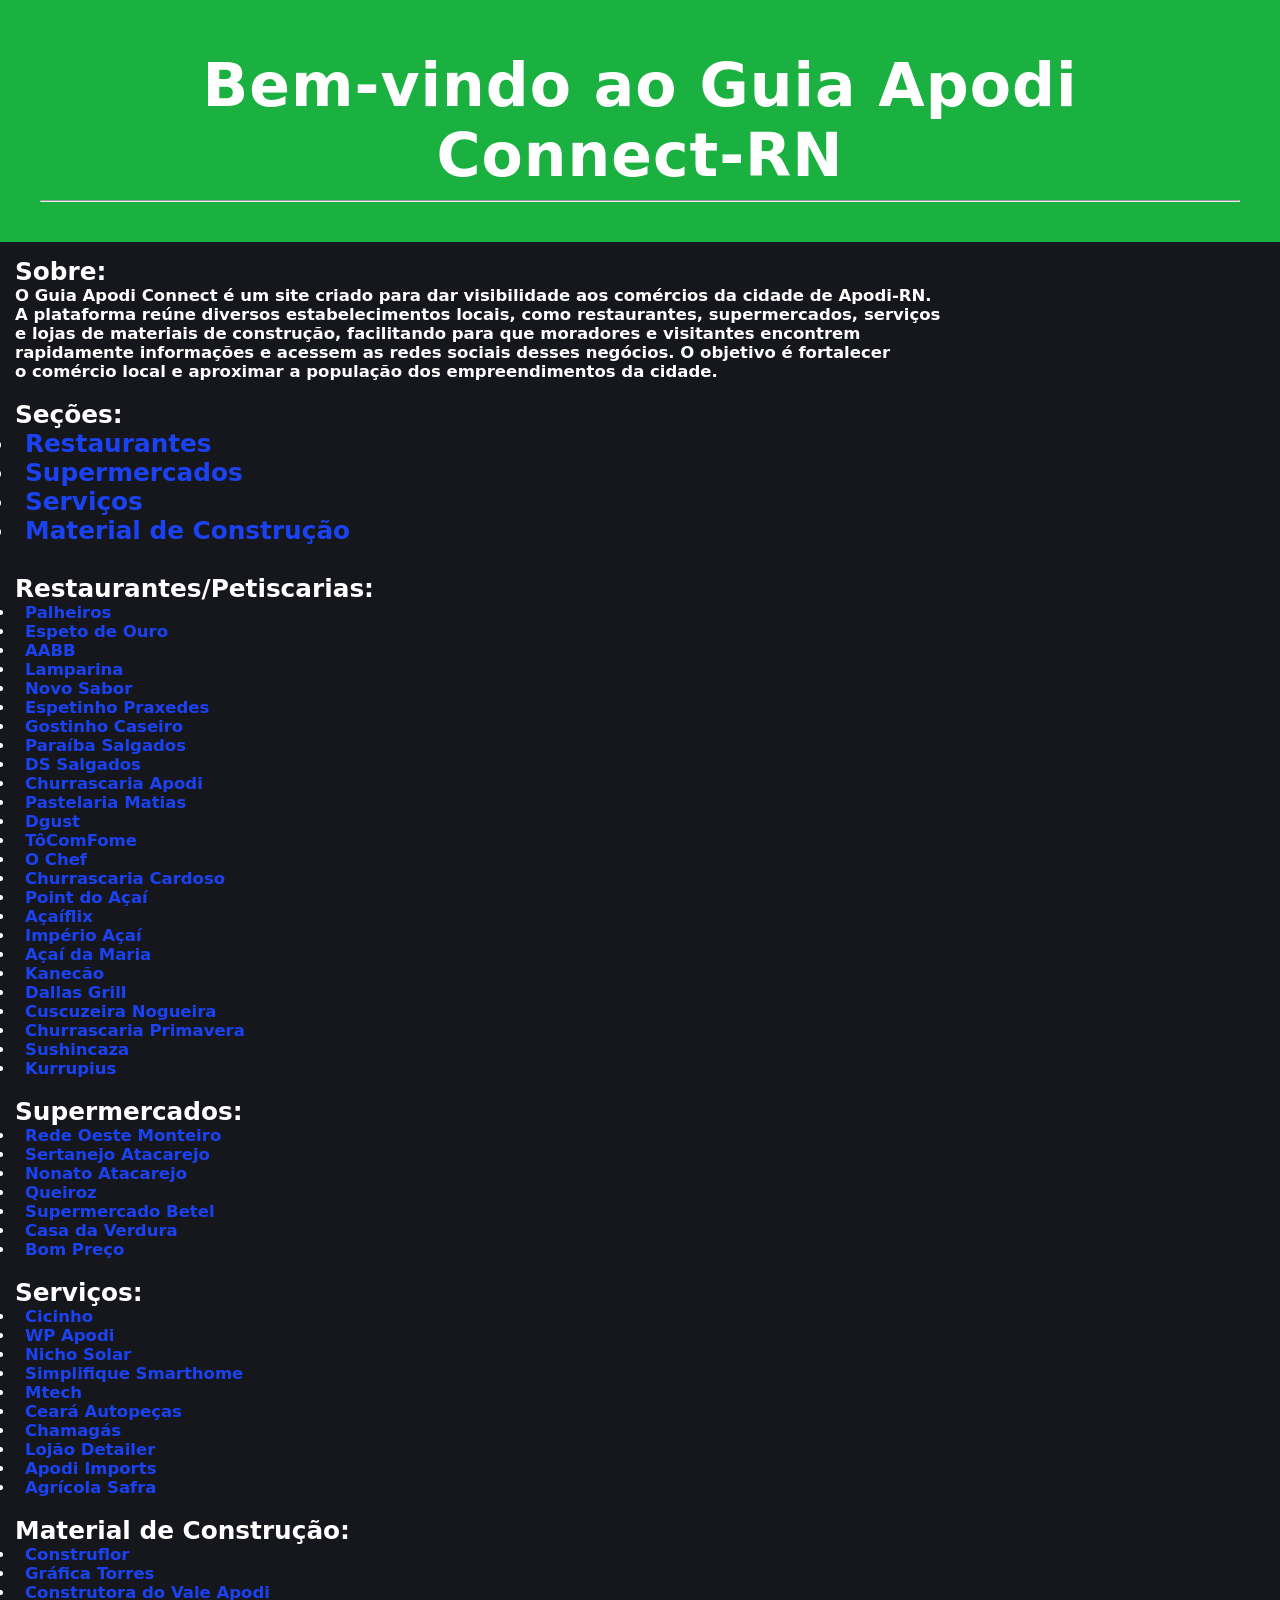
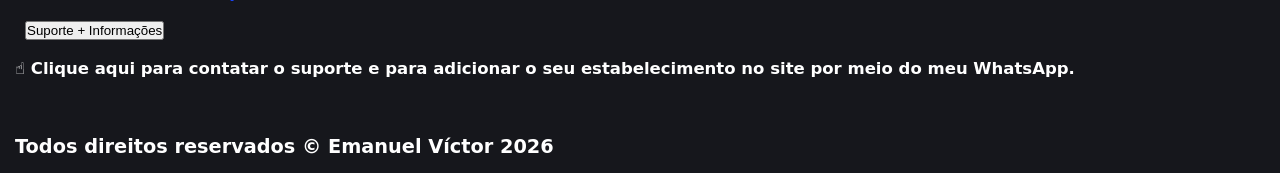
==== VSCODE 2/02.html @ 72e2c365 "Add files via upload" ====
<html lang="pt-BR">
<head>
    <link rel="icon" type="jpg" href="02.ico">
    <meta charset="UTF-8">
    <title>Guia Apodi Connect</title>
    <link rel="stylesheet" href="style.css">
    </head>
<body>
    <style>
        
body {
    background-color: rgb(19, 17, 17);
    color: white;
}
a{
    font-family: system-ui, -apple-system, BlinkMacSystemFont, 'Segoe UI', Roboto, Oxygen, Ubuntu, Cantarell, 'Open Sans', 'Helvetica Neue', sans-serif, sans-serif;
    color: rgb(26, 66, 243);
    text-decoration: none;
}
a:hover{
    color: rgb(51,102,204);
    text-decoration: underline;
}
header {
    background-color: rgb(27, 177, 64);
    color: white;
}
header h1{
font-size: 60px;
text-align: center;
letter-spacing: 1px;
padding: 10px;
}
header {
  animation: aparecer 3s ease-in-out;
}
</style>
    <header>
        <h1>Bem-vindo ao Guia Apodi Connect-RN</h1>
        <hr>
    </header>
    <section>
        <h1>Sobre:</h1>
         <div class="conteudo"></div>   <p>
     O Guia Apodi Connect é um site criado para dar visibilidade aos comércios da cidade de Apodi-RN.<br>
    A plataforma reúne diversos estabelecimentos locais, como restaurantes, supermercados, serviços<br>
    e lojas de materiais de construção, facilitando para que moradores e visitantes encontrem<br>
    rapidamente informações e acessem as redes sociais desses negócios. O objetivo é fortalecer<br>
     o comércio local e aproximar a população dos empreendimentos da cidade.
  </p>
</div>
  </div>
  <div class="box">
<p>.</p>
</div>
    <h2>Seções:<h2>
  <nav>
    <ul>
<li><a href="#restaurantes">Restaurantes</a></li>
<li><a href="#supermercados">Supermercados</a></li>
<li><a href="#servicos">Serviços</a></li>
<li><a href="#construcao">Material de Construção</a></li>
</ul>
<div class="box">
<p>.</p>
</div>
</nav>

<h2 id="restaurantes">Restaurantes/Petiscarias:</h2>
<ul>
<li><a href="https://www.instagram.com/palheirosrestaurante?igsh=ODV2bmViZDRiNDNq" target="_blank">Palheiros</a></li>

<li><a href="https://www.instagram.com/espetodeouro_" target="_blank">Espeto de Ouro</a></li>

<li><a href="https://www.instagram.com/aabbapodi" target="_blank">AABB</a></li>

<li><a href="https://www.instagram.com/pizzaria_lamparina" target="_blank">Lamparina</a></li>

<li><a href="https://www.instagram.com/petiscaria_novo_sabor_" target="_blank">Novo Sabor</a></li>

<li><a href="https://www.instagram.com/espetinhopraxedes" target="_blank">Espetinho Praxedes</a></li>

<li><a href="https://www.instagram.com/gostinho_caseiroo" target="_blank">Gostinho Caseiro</a></li>

<li><a href="https://www.instagram.com/paraiba_salgados_apodi" target="_blank">Paraíba Salgados</a></li>

<li><a href="https://www.instagram.com/delivery_salgadosebolos" target="_blank">DS Salgados</a></li>

<li><a href="https://www.instagram.com/churrascariaapodi" target="_blank">Churrascaria Apodi</a></li>

<li><a href="https://www.instagram.com/pastelaria_matias" target="_blank">Pastelaria Matias</a></li>

<li><a href="https://www.instagram.com/dgustapodi" target="_blank">Dgust</a></li>

<li><a href="https://www.instagram.com/tocomfomeapodi" target="_blank">TôComFome</a></li>

<li><a href="https://www.instagram.com/ochefmarmitaria_" target="_blank">O Chef</a></li>

<li><a href="https://www.instagram.com/churrascariacardoso" target="_blank">Churrascaria Cardoso</a></li>

<li><a href="https://www.instagram.com/pointdoacaiapodi" target="_blank">Point do Açaí</a></li>

<li><a href="https://www.instagram.com/acaiflix_burguer" target="_blank">Açaíflix</a></li>

<li><a href="https://www.instagram.com/imperio__acai" target="_blank">Império Açaí</a></li>

<li><a href="https://www.instagram.com/acaidamariaa_" target="_blank">Açaí da Maria</a></li>

<li><a href="https://www.instagram.com/kanecaoapodi" target="_blank">Kanecão</a></li>

<li><a href="https://www.instagram.com/dallasgrillapodi" target="_blank">Dallas Grill</a></li>

<li><a href="https://www.instagram.com/cuscuzerianogueira" target="_blank">Cuscuzeira Nogueira</a></li>

<li><a href="https://www.instagram.com/churrascaria_primavera" target="_blank">Churrascaria Primavera</a></li>

<li><a href="https://www.instagram.com/sushincaza" target="_blank">Sushincaza</a></li>

<li><a href="https://www.instagram.com/buteco_kurrupius" target="_blank">Kurrupius</a></li>

</ul>
<div class="box">
<p>.</p>
</div>
<h2 id="supermercados">Supermercados:</h2>
<ul>
<li><a href="https://www.instagram.com/redeoestemonteiro" target="_blank">Rede Oeste Monteiro</a></li>

<li><a href="https://www.instagram.com/sertanejoatacarejo" target="_blank">Sertanejo Atacarejo</a></li>

<li><a href="https://www.instagram.com/nonatoatacarejo" target="_blank">Nonato Atacarejo</a></li>

<li><a href="https://www.instagram.com/queirozdeapodi" target="_blank">Queiroz</a></li>

<li><a href="https://www.instagram.com/betelsupermercadoapodi" target="_blank">Supermercado Betel</a></li>

<li><a href="https://www.instagram.com/casadaverdura.apodi" target="_blank">Casa da Verdura</a></li>

<li><a href="https://www.instagram.com/bom_preco_apodi" target="_blank">Bom Preço</a></li>

</ul>
<div class="box">
<p>.</p>
</div>
<h2 id="servicos">Serviços:</h2>
<ul>
<li><a href="https://www.instagram.com/cicinho_consertosepecas" target="_blank">Cicinho</a></li>

<li><a href="https://www.instagram.com/wp.apodi" target="_blank">WP Apodi</a></li>

<li><a href="https://www.instagram.com/nicho_solar" target="_blank">Nicho Solar</a></li>

<li><a href="https://www.instagram.com/simplifique_smarthome" target="_blank">Simplifique Smarthome</a></li>

<li><a href="https://www.instagram.com/mtech_energiasolar" target="_blank">Mtech</a></li>

<li><a href="https://www.instagram.com/cearaautopecas1" target="_blank">Ceará Autopeças</a></li>

<li><a href="https://www.instagram.com/chamagaspoty" target="_blank">Chamagás</a></li>

<li><a href="https://www.instagram.com/lojaodetailer" target="_blank">Lojão Detailer</a></li>

<li><a href="https://www.instagram.com/apodiimports" target="_blank">Apodi Imports</a></li>

<li><a href="https://www.instagram.com/agricola_safra" target="_blank">Agrícola Safra</a></li>

</ul>
<div class="box">
<p>.</p>
</div>
<h2 id="construcao">Material de Construção:</h2>
<ul>
<li><a href="https://www.instagram.com/construflor_" target="_blank">Construflor</a></li>

<li><a href="https://www.instagram.com/grafica_torres" target="_blank">Gráfica Torres</a></li>

<li><a href="https://www.instagram.com/construtoradovaleapodi" target="_blank">Construtora do Vale Apodi</a></li>

</ul>
<div class="box">
<p>.</p>
</div>
<a href="https://wa.me/5584992025415" target="_blank">
<button>Suporte + Informações</button>
</a>
<div class="box">
<p>.</p>
</div>
<p> ☝ Clique aqui para contatar o suporte e para adicionar o seu estabelecimento no site por meio do meu WhatsApp.</p> </div>
</p>
<div class="box">
<p>.</p>
</div>
<div class="box">
<p>.</p>
</div>
<div class="box">
<p>.</p>
</div>
<h3>Todos direitos reservados © Emanuel Víctor 2026</h3>
</div>
<!--Primeiro projeto de Matheus Lopes-->
</section>
</body>
---- VSCODE 2/style.css ----
body {
background-color: rgb(0, 0, 0);
color: white;
font-family: system-ui, -apple-system, BlinkMacSystemFont, 'Segoe UI', Roboto, Oxygen, Ubuntu, Cantarell, 'Open Sans', 'Helvetica Neue', sans-serif;
font-size: 16.5px;
cursor: default;
}
body {
    background-image: url("02.jpg");
    background-size: cover;
    font-family: system-ui, -apple-system, BlinkMacSystemFont, 'Segoe UI', Roboto, Oxygen, Ubuntu, Cantarell, 'Open Sans', 'Helvetica Neue', sans-serif;
    font-size: 16.5px;
    cursor: default;
}
header {
    background-color: #189918;
    text-align: center;
    padding: 40px;
    font-size: 30px;
}
a {
    color: rgb(26, 66, 243);
    margin: 10px;
    font-weight: bold;
    transition: 0.3s;
}
a:hover {
    color: rgb(51,170,255);
}
.container {
    max-width:800px;   
    margin: 0 auto;
    padding: 20px;
}
.conteudo {
  max-width: 700px;   
  margin: 0 auto;     
  padding: 0px;      
}
* {
  margin: 0;
  padding: 0;
  box-sizing: border-box;
}
section {
  margin: 0px;
  padding: 15px;
}
@keyframes aparecer {
  from {
    opacity: 0;
  }
  to {
    opacity: 1;
  }
}
@media (max-width: 768px) {
  .container {
    grid-template-columns: 1fr;
  }
}
html {
  scroll-behavior: smooth;
}
p {
  font-weight: bold;
}
.box {
  opacity: 0;
}

li a {
    color: rgb(26, 66, 243);
    margin: 10px;
    font-weight: bold;
    transition: 0.3s;
}

li a:hover {
    color: rgb(51, 170, 255);
}
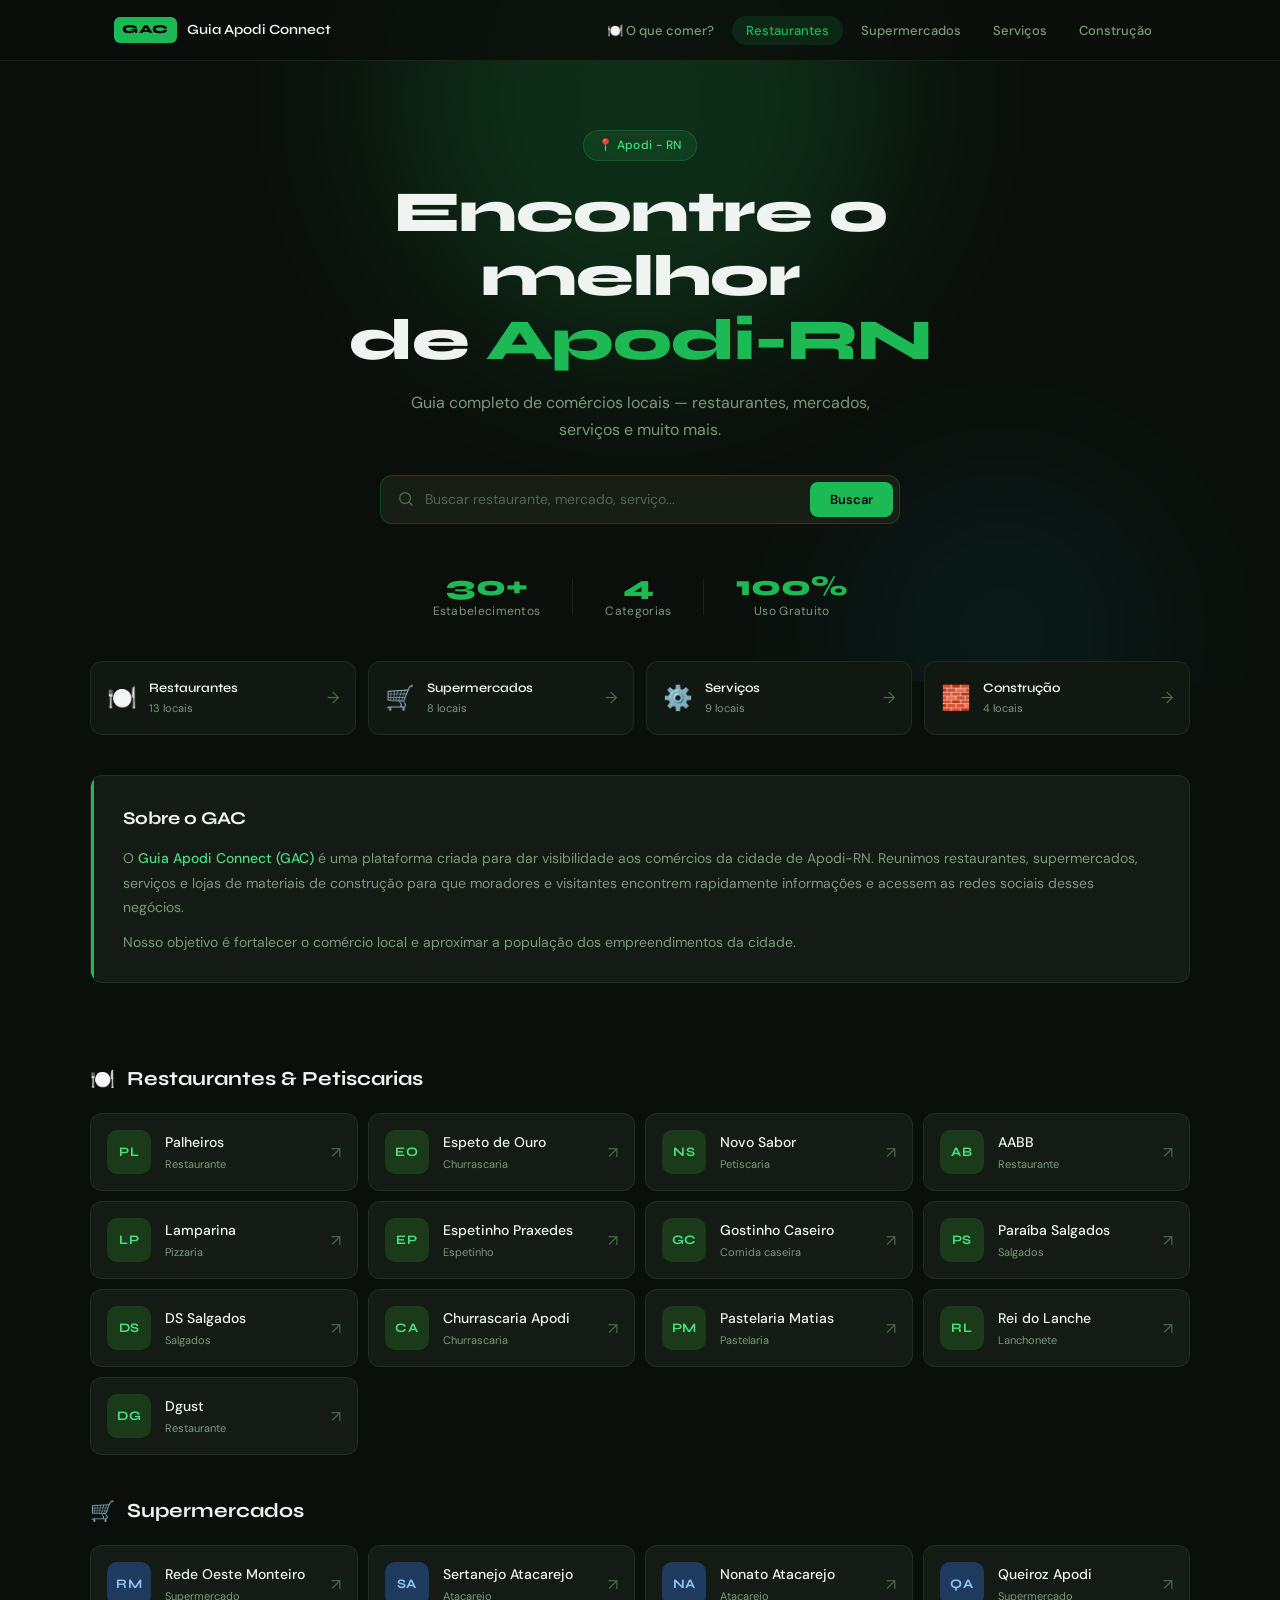
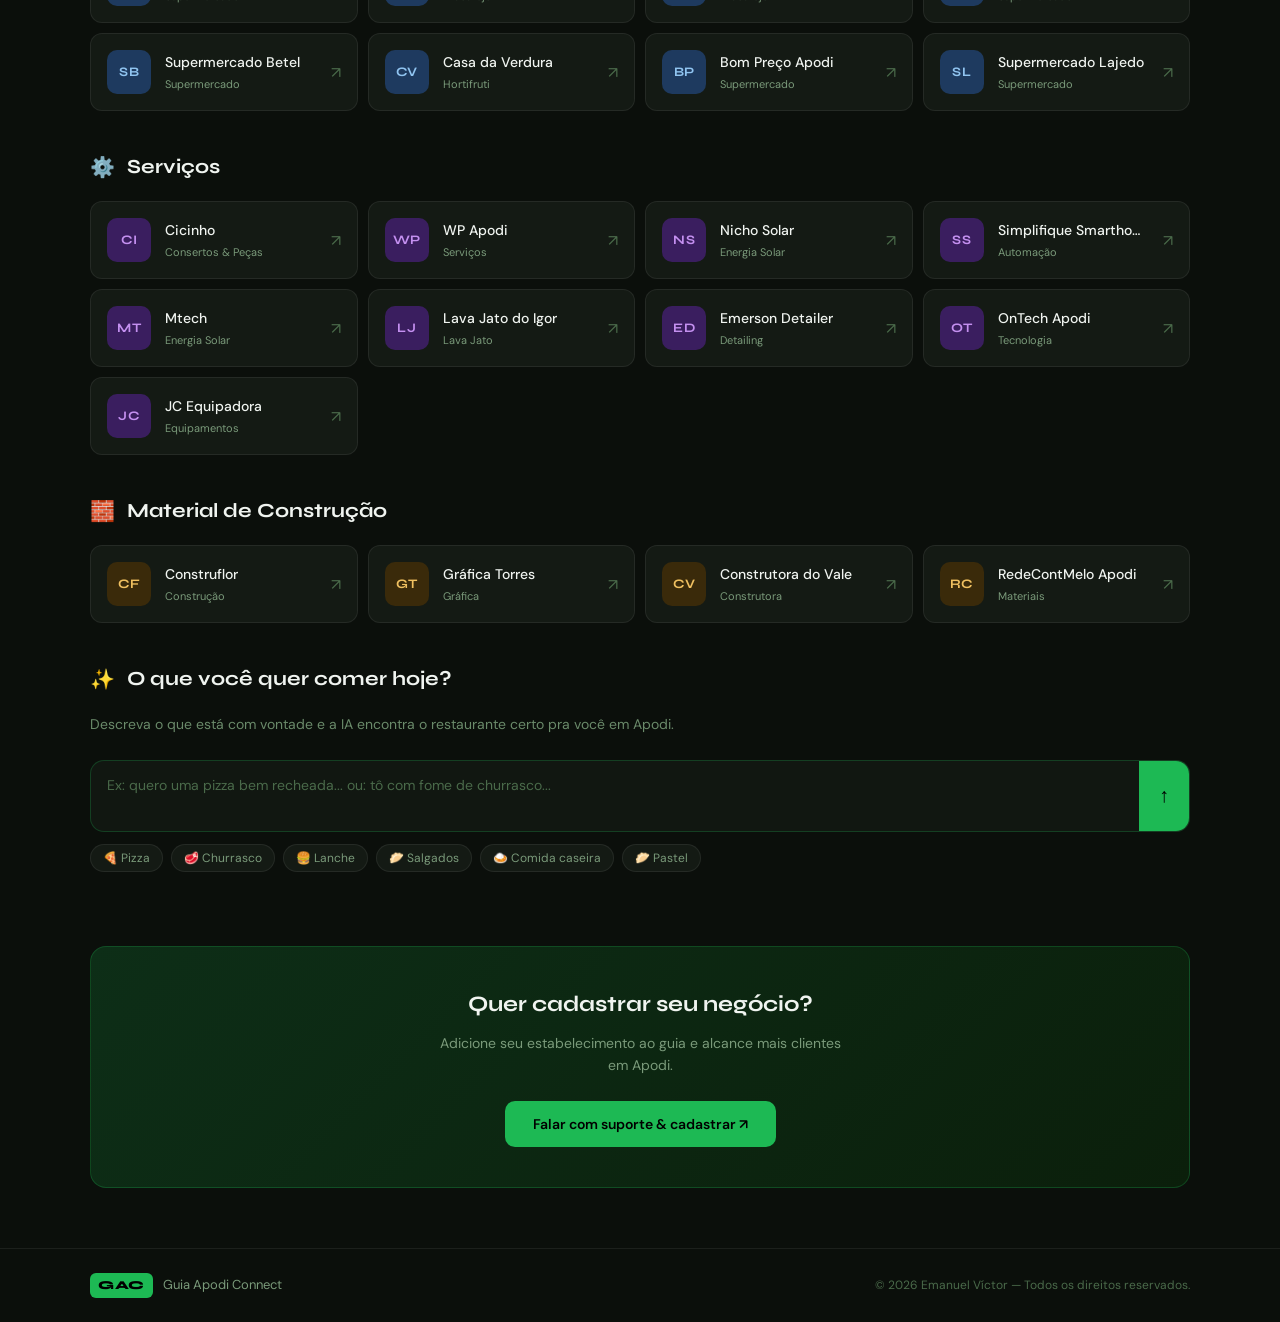
==== commit 0aba8e78: "Add files via upload" ====
--- a/VSCODE 2/02.html
+++ b/VSCODE 2/02.html
@@ -1,204 +1,260 @@
-<html lang="pt-BR">
-<head>
-    <link rel="icon" type="jpg" href="02.ico">
-    <meta charset="UTF-8">
-    <title>Guia Apodi Connect</title>
-    <link rel="stylesheet" href="style.css">
-    </head>
-<body>
-    <style>
-        
-body {
-    background-color: rgb(19, 17, 17);
-    color: white;
-}
-a{
-    font-family: system-ui, -apple-system, BlinkMacSystemFont, 'Segoe UI', Roboto, Oxygen, Ubuntu, Cantarell, 'Open Sans', 'Helvetica Neue', sans-serif, sans-serif;
-    color: rgb(26, 66, 243);
-    text-decoration: none;
-}
-a:hover{
-    color: rgb(51,102,204);
-    text-decoration: underline;
-}
-header {
-    background-color: rgb(27, 177, 64);
-    color: white;
-}
-header h1{
-font-size: 60px;
-text-align: center;
-letter-spacing: 1px;
-padding: 10px;
-}
-header {
-  animation: aparecer 3s ease-in-out;
-}
-</style>
-    <header>
-        <h1>Bem-vindo ao Guia Apodi Connect-RN</h1>
-        <hr>
-    </header>
-    <section>
-        <h1>Sobre:</h1>
-         <div class="conteudo"></div>   <p>
-     O Guia Apodi Connect é um site criado para dar visibilidade aos comércios da cidade de Apodi-RN.<br>
-    A plataforma reúne diversos estabelecimentos locais, como restaurantes, supermercados, serviços<br>
-    e lojas de materiais de construção, facilitando para que moradores e visitantes encontrem<br>
-    rapidamente informações e acessem as redes sociais desses negócios. O objetivo é fortalecer<br>
-     o comércio local e aproximar a população dos empreendimentos da cidade.
-  </p>
-</div>
-  </div>
-  <div class="box">
-<p>.</p>
-</div>
-    <h2>Seções:<h2>
-  <nav>
-    <ul>
-<li><a href="#restaurantes">Restaurantes</a></li>
-<li><a href="#supermercados">Supermercados</a></li>
-<li><a href="#servicos">Serviços</a></li>
-<li><a href="#construcao">Material de Construção</a></li>
-</ul>
-<div class="box">
-<p>.</p>
-</div>
-</nav>
-
-<h2 id="restaurantes">Restaurantes/Petiscarias:</h2>
-<ul>
-<li><a href="https://www.instagram.com/palheirosrestaurante?igsh=ODV2bmViZDRiNDNq" target="_blank">Palheiros</a></li>
-
-<li><a href="https://www.instagram.com/espetodeouro_" target="_blank">Espeto de Ouro</a></li>
-
-<li><a href="https://www.instagram.com/aabbapodi" target="_blank">AABB</a></li>
-
-<li><a href="https://www.instagram.com/pizzaria_lamparina" target="_blank">Lamparina</a></li>
-
-<li><a href="https://www.instagram.com/petiscaria_novo_sabor_" target="_blank">Novo Sabor</a></li>
-
-<li><a href="https://www.instagram.com/espetinhopraxedes" target="_blank">Espetinho Praxedes</a></li>
-
-<li><a href="https://www.instagram.com/gostinho_caseiroo" target="_blank">Gostinho Caseiro</a></li>
-
-<li><a href="https://www.instagram.com/paraiba_salgados_apodi" target="_blank">Paraíba Salgados</a></li>
-
-<li><a href="https://www.instagram.com/delivery_salgadosebolos" target="_blank">DS Salgados</a></li>
-
-<li><a href="https://www.instagram.com/churrascariaapodi" target="_blank">Churrascaria Apodi</a></li>
-
-<li><a href="https://www.instagram.com/pastelaria_matias" target="_blank">Pastelaria Matias</a></li>
-
-<li><a href="https://www.instagram.com/dgustapodi" target="_blank">Dgust</a></li>
-
-<li><a href="https://www.instagram.com/tocomfomeapodi" target="_blank">TôComFome</a></li>
-
-<li><a href="https://www.instagram.com/ochefmarmitaria_" target="_blank">O Chef</a></li>
-
-<li><a href="https://www.instagram.com/churrascariacardoso" target="_blank">Churrascaria Cardoso</a></li>
-
-<li><a href="https://www.instagram.com/pointdoacaiapodi" target="_blank">Point do Açaí</a></li>
-
-<li><a href="https://www.instagram.com/acaiflix_burguer" target="_blank">Açaíflix</a></li>
-
-<li><a href="https://www.instagram.com/imperio__acai" target="_blank">Império Açaí</a></li>
-
-<li><a href="https://www.instagram.com/acaidamariaa_" target="_blank">Açaí da Maria</a></li>
-
-<li><a href="https://www.instagram.com/kanecaoapodi" target="_blank">Kanecão</a></li>
-
-<li><a href="https://www.instagram.com/dallasgrillapodi" target="_blank">Dallas Grill</a></li>
-
-<li><a href="https://www.instagram.com/cuscuzerianogueira" target="_blank">Cuscuzeira Nogueira</a></li>
-
-<li><a href="https://www.instagram.com/churrascaria_primavera" target="_blank">Churrascaria Primavera</a></li>
-
-<li><a href="https://www.instagram.com/sushincaza" target="_blank">Sushincaza</a></li>
-
-<li><a href="https://www.instagram.com/buteco_kurrupius" target="_blank">Kurrupius</a></li>
-
-</ul>
-<div class="box">
-<p>.</p>
-</div>
-<h2 id="supermercados">Supermercados:</h2>
-<ul>
-<li><a href="https://www.instagram.com/redeoestemonteiro" target="_blank">Rede Oeste Monteiro</a></li>
-
-<li><a href="https://www.instagram.com/sertanejoatacarejo" target="_blank">Sertanejo Atacarejo</a></li>
-
-<li><a href="https://www.instagram.com/nonatoatacarejo" target="_blank">Nonato Atacarejo</a></li>
-
-<li><a href="https://www.instagram.com/queirozdeapodi" target="_blank">Queiroz</a></li>
-
-<li><a href="https://www.instagram.com/betelsupermercadoapodi" target="_blank">Supermercado Betel</a></li>
-
-<li><a href="https://www.instagram.com/casadaverdura.apodi" target="_blank">Casa da Verdura</a></li>
-
-<li><a href="https://www.instagram.com/bom_preco_apodi" target="_blank">Bom Preço</a></li>
-
-</ul>
-<div class="box">
-<p>.</p>
-</div>
-<h2 id="servicos">Serviços:</h2>
-<ul>
-<li><a href="https://www.instagram.com/cicinho_consertosepecas" target="_blank">Cicinho</a></li>
-
-<li><a href="https://www.instagram.com/wp.apodi" target="_blank">WP Apodi</a></li>
-
-<li><a href="https://www.instagram.com/nicho_solar" target="_blank">Nicho Solar</a></li>
-
-<li><a href="https://www.instagram.com/simplifique_smarthome" target="_blank">Simplifique Smarthome</a></li>
-
-<li><a href="https://www.instagram.com/mtech_energiasolar" target="_blank">Mtech</a></li>
-
-<li><a href="https://www.instagram.com/cearaautopecas1" target="_blank">Ceará Autopeças</a></li>
-
-<li><a href="https://www.instagram.com/chamagaspoty" target="_blank">Chamagás</a></li>
-
-<li><a href="https://www.instagram.com/lojaodetailer" target="_blank">Lojão Detailer</a></li>
-
-<li><a href="https://www.instagram.com/apodiimports" target="_blank">Apodi Imports</a></li>
-
-<li><a href="https://www.instagram.com/agricola_safra" target="_blank">Agrícola Safra</a></li>
-
-</ul>
-<div class="box">
-<p>.</p>
-</div>
-<h2 id="construcao">Material de Construção:</h2>
-<ul>
-<li><a href="https://www.instagram.com/construflor_" target="_blank">Construflor</a></li>
-
-<li><a href="https://www.instagram.com/grafica_torres" target="_blank">Gráfica Torres</a></li>
-
-<li><a href="https://www.instagram.com/construtoradovaleapodi" target="_blank">Construtora do Vale Apodi</a></li>
-
-</ul>
-<div class="box">
-<p>.</p>
-</div>
-<a href="https://wa.me/5584992025415" target="_blank">
-<button>Suporte + Informações</button>
-</a>
-<div class="box">
-<p>.</p>
-</div>
-<p> ☝ Clique aqui para contatar o suporte e para adicionar o seu estabelecimento no site por meio do meu WhatsApp.</p> </div>
-</p>
-<div class="box">
-<p>.</p>
-</div>
-<div class="box">
-<p>.</p>
-</div>
-<div class="box">
-<p>.</p>
-</div>
-<h3>Todos direitos reservados © Emanuel Víctor 2026</h3>
-</div>
-<!--Primeiro projeto de Matheus Lopes-->
-</section>
-</body>+<!DOCTYPE html>
+<html lang="pt-BR">
+<head>
+  <meta charset="UTF-8">
+  <meta name="viewport" content="width=device-width, initial-scale=1.0">
+  <title>GAC — Guia Apodi Connect</title>
+  <link rel="icon" type="image/x-icon" href="02.ico">
+  <link rel="preconnect" href="https://fonts.googleapis.com">
+  <link rel="preconnect" href="https://fonts.gstatic.com" crossorigin>
+  <link href="https://fonts.googleapis.com/css2?family=Syne:wght@400;600;700;800&family=DM+Sans:wght@300;400;500&display=swap" rel="stylesheet">
+  <link rel="stylesheet" href="style.css">
+</head>
+<body>
+
+<nav class="sticky-nav" id="navbar">
+  <div class="nav-inner">
+    <a href="#" class="nav-brand">
+      <span class="brand-badge">GAC</span>
+      <span class="brand-name">Guia Apodi Connect</span>
+    </a>
+    <ul class="nav-links">
+      <li><a href="#catalogo" class="nav-link">🍽️ O que comer?</a></li>
+      <li><a href="#restaurantes" class="nav-link" data-section="restaurantes">Restaurantes</a></li>
+      <li><a href="#supermercados" class="nav-link" data-section="supermercados">Supermercados</a></li>
+      <li><a href="#servicos" class="nav-link" data-section="servicos">Serviços</a></li>
+      <li><a href="#construcao" class="nav-link" data-section="construcao">Construção</a></li>
+    </ul>
+    <button class="nav-menu-btn" id="menuBtn" aria-label="Menu">
+      <span></span><span></span><span></span>
+    </button>
+  </div>
+  <div class="nav-mobile" id="mobileMenu">
+    <a href="#catalogo" class="nav-link-mobile">🍽️ O que comer?</a>
+    <a href="#restaurantes" class="nav-link-mobile">Restaurantes</a>
+    <a href="#supermercados" class="nav-link-mobile">Supermercados</a>
+    <a href="#servicos" class="nav-link-mobile">Serviços</a>
+    <a href="#construcao" class="nav-link-mobile">Construção</a>
+  </div>
+</nav>
+
+<section class="hero">
+  <div class="hero-bg">
+    <div class="hero-orb hero-orb-1"></div>
+    <div class="hero-orb hero-orb-2"></div>
+  </div>
+  <div class="hero-content">
+    <div class="hero-tag">📍 Apodi - RN</div>
+    <h1 class="hero-title">Encontre o melhor<br>de <em>Apodi-RN</em></h1>
+    <p class="hero-sub">Guia completo de comércios locais — restaurantes, mercados, serviços e muito mais.</p>
+    <div class="search-wrap">
+      <div class="search-box">
+        <svg class="search-icon" viewBox="0 0 20 20" fill="none"><circle cx="9" cy="9" r="6" stroke="currentColor" stroke-width="1.5"/><path d="M13.5 13.5L17 17" stroke="currentColor" stroke-width="1.5" stroke-linecap="round"/></svg>
+        <input type="text" id="pesquisa" placeholder="Buscar restaurante, mercado, serviço..." onkeyup="filtrar()">
+        <button class="search-btn" onclick="filtrar()">Buscar</button>
+      </div>
+    </div>
+  </div>
+  <div class="hero-stats">
+    <div class="stat"><span class="stat-num">30+</span><span class="stat-label">Estabelecimentos</span></div>
+    <div class="stat-divider"></div>
+    <div class="stat"><span class="stat-num">4</span><span class="stat-label">Categorias</span></div>
+    <div class="stat-divider"></div>
+    <div class="stat"><span class="stat-num">100%</span><span class="stat-label">Uso Gratuito</span></div>
+  </div>
+</section>
+
+<section class="cats-section">
+  <div class="container">
+    <div class="cats-grid">
+      <a href="#restaurantes" class="cat-card" data-cat="restaurantes">
+        <div class="cat-icon">🍽️</div>
+        <div class="cat-info">
+          <div class="cat-name">Restaurantes</div>
+          <div class="cat-count">13 locais</div>
+        </div>
+        <div class="cat-arrow">→</div>
+      </a>
+      <a href="#supermercados" class="cat-card" data-cat="supermercados">
+        <div class="cat-icon">🛒</div>
+        <div class="cat-info">
+          <div class="cat-name">Supermercados</div>
+          <div class="cat-count">8 locais</div>
+        </div>
+        <div class="cat-arrow">→</div>
+      </a>
+      <a href="#servicos" class="cat-card" data-cat="servicos">
+        <div class="cat-icon">⚙️</div>
+        <div class="cat-info">
+          <div class="cat-name">Serviços</div>
+          <div class="cat-count">9 locais</div>
+        </div>
+        <div class="cat-arrow">→</div>
+      </a>
+      <a href="#construcao" class="cat-card" data-cat="construcao">
+        <div class="cat-icon">🧱</div>
+        <div class="cat-info">
+          <div class="cat-name">Construção</div>
+          <div class="cat-count">4 locais</div>
+        </div>
+        <div class="cat-arrow">→</div>
+      </a>
+    </div>
+  </div>
+</section>
+
+<section class="sobre-section">
+  <div class="container">
+    <div class="sobre-card">
+      <div class="sobre-accent"></div>
+      <div class="sobre-text">
+        <h2 class="sobre-title">Sobre o GAC</h2>
+        <p>O <strong>Guia Apodi Connect (GAC)</strong> é uma plataforma criada para dar visibilidade aos comércios da cidade de Apodi-RN. Reunimos restaurantes, supermercados, serviços e lojas de materiais de construção para que moradores e visitantes encontrem rapidamente informações e acessem as redes sociais desses negócios.</p>
+        <p>Nosso objetivo é fortalecer o comércio local e aproximar a população dos empreendimentos da cidade.</p>
+      </div>
+    </div>
+  </div>
+</section>
+
+<main class="listings" id="main-content">
+  <div class="container">
+
+    <div class="section-header" id="restaurantes">
+      <div class="section-tag">🍽️</div>
+      <h2 class="section-title">Restaurantes & Petiscarias</h2>
+    </div>
+    <div class="biz-grid" id="grid-restaurantes">
+      <div class="biz-card" onclick="abrir('palh')"><div class="biz-initials">PL</div><div class="biz-info"><div class="biz-name">Palheiros</div><div class="biz-cat">Restaurante</div></div><div class="biz-arrow">↗</div></div>
+      <div class="biz-card" onclick="abrir('espe')"><div class="biz-initials">EO</div><div class="biz-info"><div class="biz-name">Espeto de Ouro</div><div class="biz-cat">Churrascaria</div></div><div class="biz-arrow">↗</div></div>
+      <div class="biz-card" onclick="abrir('novo')"><div class="biz-initials">NS</div><div class="biz-info"><div class="biz-name">Novo Sabor</div><div class="biz-cat">Petiscaria</div></div><div class="biz-arrow">↗</div></div>
+      <div class="biz-card" onclick="abrir('aabb')"><div class="biz-initials">AB</div><div class="biz-info"><div class="biz-name">AABB</div><div class="biz-cat">Restaurante</div></div><div class="biz-arrow">↗</div></div>
+      <div class="biz-card" onclick="abrir('lamp')"><div class="biz-initials">LP</div><div class="biz-info"><div class="biz-name">Lamparina</div><div class="biz-cat">Pizzaria</div></div><div class="biz-arrow">↗</div></div>
+      <div class="biz-card" onclick="abrir('espi')"><div class="biz-initials">EP</div><div class="biz-info"><div class="biz-name">Espetinho Praxedes</div><div class="biz-cat">Espetinho</div></div><div class="biz-arrow">↗</div></div>
+      <div class="biz-card" onclick="abrir('case')"><div class="biz-initials">GC</div><div class="biz-info"><div class="biz-name">Gostinho Caseiro</div><div class="biz-cat">Comida caseira</div></div><div class="biz-arrow">↗</div></div>
+      <div class="biz-card" onclick="abrir('para')"><div class="biz-initials">PS</div><div class="biz-info"><div class="biz-name">Paraíba Salgados</div><div class="biz-cat">Salgados</div></div><div class="biz-arrow">↗</div></div>
+      <div class="biz-card" onclick="abrir('dssa')"><div class="biz-initials">DS</div><div class="biz-info"><div class="biz-name">DS Salgados</div><div class="biz-cat">Salgados</div></div><div class="biz-arrow">↗</div></div>
+      <div class="biz-card" onclick="abrir('chur')"><div class="biz-initials">CA</div><div class="biz-info"><div class="biz-name">Churrascaria Apodi</div><div class="biz-cat">Churrascaria</div></div><div class="biz-arrow">↗</div></div>
+      <div class="biz-card" onclick="abrir('mati')"><div class="biz-initials">PM</div><div class="biz-info"><div class="biz-name">Pastelaria Matias</div><div class="biz-cat">Pastelaria</div></div><div class="biz-arrow">↗</div></div>
+      <div class="biz-card" onclick="abrir('reil')"><div class="biz-initials">RL</div><div class="biz-info"><div class="biz-name">Rei do Lanche</div><div class="biz-cat">Lanchonete</div></div><div class="biz-arrow">↗</div></div>
+      <div class="biz-card" onclick="abrir('dgus')"><div class="biz-initials">DG</div><div class="biz-info"><div class="biz-name">Dgust</div><div class="biz-cat">Restaurante</div></div><div class="biz-arrow">↗</div></div>
+    </div>
+
+    <div class="section-header" id="supermercados">
+      <div class="section-tag">🛒</div>
+      <h2 class="section-title">Supermercados</h2>
+    </div>
+    <div class="biz-grid" id="grid-supermercados">
+      <div class="biz-card" onclick="abrir('mont')"><div class="biz-initials" style="background:#1e3a5f;color:#90c4f0">RM</div><div class="biz-info"><div class="biz-name">Rede Oeste Monteiro</div><div class="biz-cat">Supermercado</div></div><div class="biz-arrow">↗</div></div>
+      <div class="biz-card" onclick="abrir('sert')"><div class="biz-initials" style="background:#1e3a5f;color:#90c4f0">SA</div><div class="biz-info"><div class="biz-name">Sertanejo Atacarejo</div><div class="biz-cat">Atacarejo</div></div><div class="biz-arrow">↗</div></div>
+      <div class="biz-card" onclick="abrir('nona')"><div class="biz-initials" style="background:#1e3a5f;color:#90c4f0">NA</div><div class="biz-info"><div class="biz-name">Nonato Atacarejo</div><div class="biz-cat">Atacarejo</div></div><div class="biz-arrow">↗</div></div>
+      <div class="biz-card" onclick="abrir('quei')"><div class="biz-initials" style="background:#1e3a5f;color:#90c4f0">QA</div><div class="biz-info"><div class="biz-name">Queiroz Apodi</div><div class="biz-cat">Supermercado</div></div><div class="biz-arrow">↗</div></div>
+      <div class="biz-card" onclick="abrir('bete')"><div class="biz-initials" style="background:#1e3a5f;color:#90c4f0">SB</div><div class="biz-info"><div class="biz-name">Supermercado Betel</div><div class="biz-cat">Supermercado</div></div><div class="biz-arrow">↗</div></div>
+      <div class="biz-card" onclick="abrir('verd')"><div class="biz-initials" style="background:#1e3a5f;color:#90c4f0">CV</div><div class="biz-info"><div class="biz-name">Casa da Verdura</div><div class="biz-cat">Hortifruti</div></div><div class="biz-arrow">↗</div></div>
+      <div class="biz-card" onclick="abrir('bompre')"><div class="biz-initials" style="background:#1e3a5f;color:#90c4f0">BP</div><div class="biz-info"><div class="biz-name">Bom Preço Apodi</div><div class="biz-cat">Supermercado</div></div><div class="biz-arrow">↗</div></div>
+      <div class="biz-card" onclick="abrir('laje')"><div class="biz-initials" style="background:#1e3a5f;color:#90c4f0">SL</div><div class="biz-info"><div class="biz-name">Supermercado Lajedo</div><div class="biz-cat">Supermercado</div></div><div class="biz-arrow">↗</div></div>
+    </div>
+
+    <div class="section-header" id="servicos">
+      <div class="section-tag">⚙️</div>
+      <h2 class="section-title">Serviços</h2>
+    </div>
+    <div class="biz-grid" id="grid-servicos">
+      <div class="biz-card" onclick="abrir('cici')"><div class="biz-initials" style="background:#3a1e5f;color:#c490f0">CI</div><div class="biz-info"><div class="biz-name">Cicinho</div><div class="biz-cat">Consertos & Peças</div></div><div class="biz-arrow">↗</div></div>
+      <div class="biz-card" onclick="abrir('wpap')"><div class="biz-initials" style="background:#3a1e5f;color:#c490f0">WP</div><div class="biz-info"><div class="biz-name">WP Apodi</div><div class="biz-cat">Serviços</div></div><div class="biz-arrow">↗</div></div>
+      <div class="biz-card" onclick="abrir('nich')"><div class="biz-initials" style="background:#3a1e5f;color:#c490f0">NS</div><div class="biz-info"><div class="biz-name">Nicho Solar</div><div class="biz-cat">Energia Solar</div></div><div class="biz-arrow">↗</div></div>
+      <div class="biz-card" onclick="abrir('simp')"><div class="biz-initials" style="background:#3a1e5f;color:#c490f0">SS</div><div class="biz-info"><div class="biz-name">Simplifique Smarthome</div><div class="biz-cat">Automação</div></div><div class="biz-arrow">↗</div></div>
+      <div class="biz-card" onclick="abrir('mtec')"><div class="biz-initials" style="background:#3a1e5f;color:#c490f0">MT</div><div class="biz-info"><div class="biz-name">Mtech</div><div class="biz-cat">Energia Solar</div></div><div class="biz-arrow">↗</div></div>
+      <div class="biz-card" onclick="abrir('igor')"><div class="biz-initials" style="background:#3a1e5f;color:#c490f0">LJ</div><div class="biz-info"><div class="biz-name">Lava Jato do Igor</div><div class="biz-cat">Lava Jato</div></div><div class="biz-arrow">↗</div></div>
+      <div class="biz-card" onclick="abrir('emer')"><div class="biz-initials" style="background:#3a1e5f;color:#c490f0">ED</div><div class="biz-info"><div class="biz-name">Emerson Detailer</div><div class="biz-cat">Detailing</div></div><div class="biz-arrow">↗</div></div>
+      <div class="biz-card" onclick="abrir('onte')"><div class="biz-initials" style="background:#3a1e5f;color:#c490f0">OT</div><div class="biz-info"><div class="biz-name">OnTech Apodi</div><div class="biz-cat">Tecnologia</div></div><div class="biz-arrow">↗</div></div>
+      <div class="biz-card" onclick="abrir('jc')"><div class="biz-initials" style="background:#3a1e5f;color:#c490f0">JC</div><div class="biz-info"><div class="biz-name">JC Equipadora</div><div class="biz-cat">Equipamentos</div></div><div class="biz-arrow">↗</div></div>
+    </div>
+
+    <div class="section-header" id="construcao">
+      <div class="section-tag">🧱</div>
+      <h2 class="section-title">Material de Construção</h2>
+    </div>
+    <div class="biz-grid" id="grid-construcao">
+      <div class="biz-card" onclick="abrir('cons')"><div class="biz-initials" style="background:#3a2a0a;color:#f0c060">CF</div><div class="biz-info"><div class="biz-name">Construflor</div><div class="biz-cat">Construção</div></div><div class="biz-arrow">↗</div></div>
+      <div class="biz-card" onclick="abrir('graf')"><div class="biz-initials" style="background:#3a2a0a;color:#f0c060">GT</div><div class="biz-info"><div class="biz-name">Gráfica Torres</div><div class="biz-cat">Gráfica</div></div><div class="biz-arrow">↗</div></div>
+      <div class="biz-card" onclick="abrir('vale')"><div class="biz-initials" style="background:#3a2a0a;color:#f0c060">CV</div><div class="biz-info"><div class="biz-name">Construtora do Vale</div><div class="biz-cat">Construtora</div></div><div class="biz-arrow">↗</div></div>
+      <div class="biz-card" onclick="abrir('melo')"><div class="biz-initials" style="background:#3a2a0a;color:#f0c060">RC</div><div class="biz-info"><div class="biz-name">RedeContMelo Apodi</div><div class="biz-cat">Materiais</div></div><div class="biz-arrow">↗</div></div>
+    </div>
+
+    <!-- CATÁLOGO IA — integrado naturalmente -->
+    <div class="section-header" id="catalogo">
+      <div class="section-tag">✨</div>
+      <h2 class="section-title">O que você quer comer hoje?</h2>
+    </div>
+    <p style="color:#6a8a6a;font-size:14px;margin-bottom:24px;font-weight:400;">Descreva o que está com vontade e a IA encontra o restaurante certo pra você em Apodi.</p>
+
+    <div class="catalogo-input-wrap">
+      <div class="catalogo-box">
+        <textarea id="cat-input" placeholder="Ex: quero uma pizza bem recheada... ou: tô com fome de churrasco..." rows="2"></textarea>
+        <button class="cat-send" id="cat-btn" onclick="catalogoBuscar()">↑</button>
+      </div>
+      <div class="cat-sugestoes">
+        <button class="cat-sug" onclick="catalogoPreencher('Quero comer uma pizza hoje')">🍕 Pizza</button>
+        <button class="cat-sug" onclick="catalogoPreencher('Bateu aquela vontade de churrasco')">🥩 Churrasco</button>
+        <button class="cat-sug" onclick="catalogoPreencher('Quero um lanche rápido')">🍔 Lanche</button>
+        <button class="cat-sug" onclick="catalogoPreencher('Quero comer salgados ou petiscos')">🥟 Salgados</button>
+        <button class="cat-sug" onclick="catalogoPreencher('Tô com fome de comida caseira')">🍛 Comida caseira</button>
+        <button class="cat-sug" onclick="catalogoPreencher('Quero pastel')">🥟 Pastel</button>
+      </div>
+    </div>
+
+    <div class="cat-loading" id="cat-loading">
+      <div class="cat-dots"><span></span><span></span><span></span></div>
+      <p>Consultando os restaurantes de Apodi...</p>
+    </div>
+
+    <div class="cat-answer" id="cat-answer">
+      <div class="cat-answer-icon">🤖</div>
+      <div class="cat-answer-text" id="cat-answer-text"></div>
+    </div>
+
+    <div class="cat-grid" id="cat-grid"></div>
+
+    <div class="cat-empty" id="cat-empty">
+      <span>🤔</span>
+      <p>Não encontrei restaurantes para isso. Tente descrever de outro jeito!</p>
+    </div>
+
+    <div class="cat-error" id="cat-error">
+      <span>⚠️</span>
+      <p>Algo deu errado. Verifique sua conexão e tente novamente.</p>
+    </div>
+
+    <!-- CTA -->
+    <div class="cta-section">
+      <div class="cta-content">
+        <h3 class="cta-title">Quer cadastrar seu negócio?</h3>
+        <p class="cta-sub">Adicione seu estabelecimento ao guia e alcance mais clientes em Apodi.</p>
+        <a href="https://forms.gle/zmDVFUy1LUqqUDvs8" target="_blank" class="cta-btn">Falar com suporte & cadastrar ↗</a>
+      </div>
+    </div>
+
+  </div>
+</main>
+
+<div id="sidebar-overlay" onclick="fechar()"></div>
+<aside id="sidebar">
+  <button class="sidebar-close" onclick="fechar()">
+    <svg viewBox="0 0 20 20" fill="none" width="20" height="20"><path d="M5 5l10 10M15 5L5 15" stroke="currentColor" stroke-width="1.5" stroke-linecap="round"/></svg>
+  </button>
+  <div id="conteudo"></div>
+</aside>
+
+<footer>
+  <div class="footer-inner">
+    <div class="footer-brand">
+      <span class="brand-badge">GAC</span>
+      <span>Guia Apodi Connect</span>
+    </div>
+    <p class="footer-copy">© 2026 Emanuel Víctor — Todos os direitos reservados.</p>
+  </div>
+</footer>
+
+<script src="02.js"></script>
+</body>
+</html>
--- a/VSCODE 2/style.css
+++ b/VSCODE 2/style.css
@@ -1,81 +1,1008 @@
-body {
-background-color: rgb(0, 0, 0);
-color: white;
-font-family: system-ui, -apple-system, BlinkMacSystemFont, 'Segoe UI', Roboto, Oxygen, Ubuntu, Cantarell, 'Open Sans', 'Helvetica Neue', sans-serif;
-font-size: 16.5px;
-cursor: default;
-}
-body {
-    background-image: url("02.jpg");
-    background-size: cover;
-    font-family: system-ui, -apple-system, BlinkMacSystemFont, 'Segoe UI', Roboto, Oxygen, Ubuntu, Cantarell, 'Open Sans', 'Helvetica Neue', sans-serif;
-    font-size: 16.5px;
-    cursor: default;
-}
-header {
-    background-color: #189918;
-    text-align: center;
-    padding: 40px;
-    font-size: 30px;
-}
-a {
-    color: rgb(26, 66, 243);
-    margin: 10px;
-    font-weight: bold;
-    transition: 0.3s;
-}
-a:hover {
-    color: rgb(51,170,255);
-}
-.container {
-    max-width:800px;   
-    margin: 0 auto;
-    padding: 20px;
-}
-.conteudo {
-  max-width: 700px;   
-  margin: 0 auto;     
-  padding: 0px;      
-}
-* {
-  margin: 0;
-  padding: 0;
-  box-sizing: border-box;
-}
-section {
-  margin: 0px;
-  padding: 15px;
-}
-@keyframes aparecer {
-  from {
-    opacity: 0;
-  }
-  to {
-    opacity: 1;
-  }
-}
-@media (max-width: 768px) {
-  .container {
-    grid-template-columns: 1fr;
-  }
-}
-html {
-  scroll-behavior: smooth;
-}
-p {
-  font-weight: bold;
-}
-.box {
-  opacity: 0;
-}
-
-li a {
-    color: rgb(26, 66, 243);
-    margin: 10px;
-    font-weight: bold;
-    transition: 0.3s;
-}
-
-li a:hover {
-    color: rgb(51, 170, 255);
-}
+*, *::before, *::after {
+  margin: 0;
+  padding: 0;
+  box-sizing: border-box;
+}
+
+:root {
+  --green: #1db954;
+  --green-dark: #148a3c;
+  --green-light: #4ade80;
+  --green-dim: rgba(29, 185, 84, 0.12);
+  --bg: #0b0f0b;
+  --bg2: #111711;
+  --bg3: #161e16;
+  --card: #141a14;
+  --card-hover: #1a221a;
+  --border: rgba(255,255,255,0.07);
+  --border-green: rgba(29,185,84,0.25);
+  --text: #f0f4f0;
+  --text-muted: #7a9a7a;
+  --text-dim: #4a6a4a;
+  --radius: 12px;
+  --radius-sm: 8px;
+}
+
+html {
+  scroll-behavior: smooth;
+  overflow-x: hidden;
+}
+
+body {
+  background: var(--bg);
+  color: var(--text);
+  font-family: 'DM Sans', sans-serif;
+  font-size: 15px;
+  line-height: 1.6;
+  overflow-x: hidden;
+}
+
+::-webkit-scrollbar { width: 6px; }
+::-webkit-scrollbar-track { background: var(--bg); }
+::-webkit-scrollbar-thumb { background: var(--green-dark); border-radius: 3px; }
+::-webkit-scrollbar-thumb:hover { background: var(--green); }
+
+.sticky-nav {
+  position: fixed;
+  top: 0;
+  left: 0;
+  width: 100%;
+  z-index: 1000;
+  background: rgba(11, 15, 11, 0.85);
+  backdrop-filter: blur(16px);
+  -webkit-backdrop-filter: blur(16px);
+  border-bottom: 1px solid var(--border);
+  transition: background 0.3s;
+}
+
+.sticky-nav.scrolled {
+  background: rgba(11, 15, 11, 0.97);
+}
+
+.nav-inner {
+  max-width: 1100px;
+  margin: 0 auto;
+  padding: 0 24px;
+  height: 60px;
+  display: flex;
+  align-items: center;
+  justify-content: space-between;
+  gap: 24px;
+}
+
+.nav-brand {
+  display: flex;
+  align-items: center;
+  gap: 10px;
+  text-decoration: none;
+  flex-shrink: 0;
+}
+
+.brand-badge {
+  background: var(--green);
+  color: #000;
+  font-family: 'Syne', sans-serif;
+  font-weight: 800;
+  font-size: 12px;
+  padding: 3px 8px;
+  border-radius: 6px;
+  letter-spacing: 0.5px;
+}
+
+.brand-name {
+  font-family: 'Syne', sans-serif;
+  font-weight: 600;
+  font-size: 14px;
+  color: var(--text);
+}
+
+.nav-links {
+  display: flex;
+  list-style: none;
+  gap: 4px;
+}
+
+.nav-link {
+  color: var(--text-muted);
+  text-decoration: none;
+  font-size: 13px;
+  font-weight: 500;
+  padding: 6px 14px;
+  border-radius: 20px;
+  transition: all 0.2s;
+  white-space: nowrap;
+}
+
+.nav-link:hover, .nav-link.active {
+  color: var(--green);
+  background: var(--green-dim);
+}
+
+.nav-menu-btn {
+  display: none;
+  flex-direction: column;
+  gap: 4px;
+  background: none;
+  border: none;
+  cursor: pointer;
+  padding: 6px;
+}
+
+.nav-menu-btn span {
+  display: block;
+  width: 22px;
+  height: 1.5px;
+  background: var(--text);
+  border-radius: 2px;
+  transition: 0.3s;
+}
+
+.nav-mobile {
+  display: none;
+  flex-direction: column;
+  padding: 12px 24px 16px;
+  border-top: 1px solid var(--border);
+  gap: 4px;
+}
+
+.nav-mobile.open { display: flex; }
+
+.nav-link-mobile {
+  color: var(--text-muted);
+  text-decoration: none;
+  font-size: 14px;
+  padding: 8px 0;
+  border-bottom: 1px solid var(--border);
+  transition: color 0.2s;
+}
+
+.nav-link-mobile:hover { color: var(--green); }
+
+.hero {
+  position: relative;
+  padding: 130px 24px 60px;
+  overflow: hidden;
+  min-height: 520px;
+  display: flex;
+  flex-direction: column;
+  align-items: center;
+  justify-content: center;
+}
+
+.hero-bg {
+  position: absolute;
+  inset: 0;
+  pointer-events: none;
+}
+
+.hero-orb {
+  position: absolute;
+  border-radius: 50%;
+  filter: blur(80px);
+  opacity: 0.18;
+}
+
+.hero-orb-1 {
+  width: 500px;
+  height: 500px;
+  background: var(--green);
+  top: -150px;
+  left: 50%;
+  transform: translateX(-50%);
+  animation: pulse-orb 6s ease-in-out infinite;
+}
+
+.hero-orb-2 {
+  width: 300px;
+  height: 300px;
+  background: #00b4d8;
+  bottom: -100px;
+  right: 10%;
+  opacity: 0.08;
+}
+
+@keyframes pulse-orb {
+  0%, 100% { opacity: 0.18; transform: translateX(-50%) scale(1); }
+  50% { opacity: 0.25; transform: translateX(-50%) scale(1.05); }
+}
+
+.hero-content {
+  position: relative;
+  text-align: center;
+  max-width: 640px;
+  width: 100%;
+  animation: fadeUp 0.7s ease both;
+}
+
+@keyframes fadeUp {
+  from { opacity: 0; transform: translateY(20px); }
+  to { opacity: 1; transform: translateY(0); }
+}
+
+.hero-tag {
+  display: inline-flex;
+  align-items: center;
+  gap: 6px;
+  background: var(--green-dim);
+  border: 1px solid var(--border-green);
+  color: var(--green-light);
+  font-size: 12px;
+  font-weight: 500;
+  padding: 5px 14px;
+  border-radius: 20px;
+  margin-bottom: 20px;
+  letter-spacing: 0.3px;
+}
+
+.hero-title {
+  font-family: 'Syne', sans-serif;
+  font-weight: 800;
+  font-size: clamp(36px, 6vw, 58px);
+  line-height: 1.1;
+  letter-spacing: -1px;
+  margin-bottom: 16px;
+  color: var(--text);
+}
+
+.hero-title em {
+  font-style: normal;
+  color: var(--green);
+}
+
+.hero-sub {
+  color: var(--text-muted);
+  font-size: 16px;
+  max-width: 480px;
+  margin: 0 auto 32px;
+  line-height: 1.7;
+}
+
+.search-wrap {
+  max-width: 520px;
+  margin: 0 auto;
+}
+
+.search-box {
+  display: flex;
+  align-items: center;
+  background: var(--bg3);
+  border: 1px solid var(--border-green);
+  border-radius: 12px;
+  padding: 6px 6px 6px 16px;
+  gap: 10px;
+  transition: border-color 0.2s, box-shadow 0.2s;
+}
+
+.search-box:focus-within {
+  border-color: var(--green);
+  box-shadow: 0 0 0 3px rgba(29,185,84,0.1);
+}
+
+.search-icon {
+  width: 18px;
+  height: 18px;
+  color: var(--text-dim);
+  flex-shrink: 0;
+}
+
+.search-box input {
+  flex: 1;
+  background: none;
+  border: none;
+  outline: none;
+  color: var(--text);
+  font-size: 14px;
+  font-family: 'DM Sans', sans-serif;
+  min-width: 0;
+}
+
+.search-box input::placeholder { color: var(--text-dim); }
+
+.search-btn {
+  background: var(--green);
+  color: #000;
+  border: none;
+  border-radius: 8px;
+  padding: 9px 20px;
+  font-size: 13px;
+  font-weight: 600;
+  cursor: pointer;
+  font-family: 'DM Sans', sans-serif;
+  transition: background 0.2s, transform 0.1s;
+  white-space: nowrap;
+  flex-shrink: 0;
+}
+
+.search-btn:hover { background: var(--green-light); }
+.search-btn:active { transform: scale(0.97); }
+
+.hero-stats {
+  position: relative;
+  display: flex;
+  align-items: center;
+  justify-content: center;
+  gap: 32px;
+  margin-top: 48px;
+  animation: fadeUp 0.7s ease 0.2s both;
+}
+
+.stat {
+  display: flex;
+  flex-direction: column;
+  align-items: center;
+  gap: 2px;
+}
+
+.stat-num {
+  font-family: 'Syne', sans-serif;
+  font-weight: 800;
+  font-size: 28px;
+  color: var(--green);
+  line-height: 1;
+}
+
+.stat-label {
+  font-size: 12px;
+  color: var(--text-muted);
+  letter-spacing: 0.3px;
+}
+
+.stat-divider {
+  width: 1px;
+  height: 36px;
+  background: var(--border);
+}
+
+.cats-section {
+  padding: 0 24px;
+  margin-top: -20px;
+  position: relative;
+  z-index: 2;
+}
+
+.container {
+  max-width: 1100px;
+  margin: 0 auto;
+}
+
+.cats-grid {
+  display: grid;
+  grid-template-columns: repeat(4, 1fr);
+  gap: 12px;
+}
+
+.cat-card {
+  background: var(--card);
+  border: 1px solid var(--border);
+  border-radius: var(--radius);
+  padding: 16px;
+  display: flex;
+  align-items: center;
+  gap: 12px;
+  text-decoration: none;
+  transition: all 0.2s;
+  cursor: pointer;
+}
+
+.cat-card:hover {
+  background: var(--card-hover);
+  border-color: var(--border-green);
+  transform: translateY(-2px);
+}
+
+.cat-icon {
+  font-size: 24px;
+  flex-shrink: 0;
+}
+
+.cat-info { flex: 1; min-width: 0; }
+
+.cat-name {
+  font-family: 'Syne', sans-serif;
+  font-weight: 600;
+  font-size: 13px;
+  color: var(--text);
+  white-space: nowrap;
+  overflow: hidden;
+  text-overflow: ellipsis;
+}
+
+.cat-count {
+  font-size: 11px;
+  color: var(--text-muted);
+  margin-top: 1px;
+}
+
+.cat-arrow {
+  color: var(--text-dim);
+  font-size: 16px;
+  transition: color 0.2s, transform 0.2s;
+}
+
+.cat-card:hover .cat-arrow {
+  color: var(--green);
+  transform: translateX(3px);
+}
+
+.sobre-section {
+  padding: 40px 24px;
+}
+
+.sobre-card {
+  background: var(--card);
+  border: 1px solid var(--border);
+  border-radius: var(--radius);
+  padding: 28px 32px;
+  display: flex;
+  gap: 24px;
+  align-items: flex-start;
+  position: relative;
+  overflow: hidden;
+}
+
+.sobre-accent {
+  position: absolute;
+  left: 0;
+  top: 0;
+  bottom: 0;
+  width: 3px;
+  background: var(--green);
+  border-radius: 0 2px 2px 0;
+}
+
+.sobre-text { flex: 1; }
+
+.sobre-title {
+  font-family: 'Syne', sans-serif;
+  font-weight: 700;
+  font-size: 18px;
+  margin-bottom: 14px;
+  color: var(--text);
+}
+
+.sobre-text p {
+  color: var(--text-muted);
+  font-size: 14px;
+  line-height: 1.75;
+  margin-bottom: 10px;
+  font-weight: 400;
+}
+
+.sobre-text p:last-child { margin-bottom: 0; }
+
+.sobre-text strong {
+  color: var(--green-light);
+  font-weight: 500;
+}
+
+.listings {
+  padding: 0 24px 60px;
+}
+
+.section-header {
+  display: flex;
+  align-items: center;
+  gap: 12px;
+  margin: 40px 0 18px;
+  scroll-margin-top: 80px;
+}
+
+.section-tag {
+  font-size: 20px;
+  line-height: 1;
+}
+
+.section-title {
+  font-family: 'Syne', sans-serif;
+  font-weight: 700;
+  font-size: 20px;
+  color: var(--text);
+}
+
+.biz-grid {
+  display: grid;
+  grid-template-columns: repeat(auto-fill, minmax(240px, 1fr));
+  gap: 10px;
+}
+
+.biz-card {
+  background: var(--card);
+  border: 1px solid var(--border);
+  border-radius: var(--radius);
+  padding: 16px;
+  display: flex;
+  align-items: center;
+  gap: 14px;
+  cursor: pointer;
+  transition: all 0.2s;
+  animation: fadeIn 0.4s ease both;
+}
+
+@keyframes fadeIn {
+  from { opacity: 0; transform: translateY(8px); }
+  to { opacity: 1; transform: translateY(0); }
+}
+
+.biz-card:hover {
+  background: var(--card-hover);
+  border-color: var(--border-green);
+  transform: translateY(-1px);
+}
+
+.biz-card.hidden { display: none; }
+
+.biz-initials {
+  width: 44px;
+  height: 44px;
+  border-radius: 10px;
+  background: #1a3a1a;
+  color: var(--green-light);
+  display: flex;
+  align-items: center;
+  justify-content: center;
+  font-family: 'Syne', sans-serif;
+  font-weight: 700;
+  font-size: 13px;
+  flex-shrink: 0;
+  letter-spacing: 0.5px;
+}
+
+.biz-info { flex: 1; min-width: 0; }
+
+.biz-name {
+  font-weight: 500;
+  font-size: 14px;
+  color: var(--text);
+  white-space: nowrap;
+  overflow: hidden;
+  text-overflow: ellipsis;
+  margin-bottom: 2px;
+}
+
+.biz-cat {
+  font-size: 11px;
+  color: var(--text-muted);
+}
+
+.biz-arrow {
+  color: var(--text-dim);
+  font-size: 16px;
+  flex-shrink: 0;
+  transition: all 0.2s;
+}
+
+.biz-card:hover .biz-arrow {
+  color: var(--green);
+  transform: translateX(2px) translateY(-2px);
+}
+
+.cta-section {
+  margin-top: 50px;
+  background: linear-gradient(135deg, #0d2e17 0%, #0b1f0b 100%);
+  border: 1px solid var(--border-green);
+  border-radius: 16px;
+  padding: 40px;
+  text-align: center;
+}
+
+.cta-title {
+  font-family: 'Syne', sans-serif;
+  font-weight: 700;
+  font-size: 22px;
+  margin-bottom: 10px;
+  color: var(--text);
+}
+
+.cta-sub {
+  color: var(--text-muted);
+  font-size: 14px;
+  max-width: 420px;
+  margin: 0 auto 24px;
+  font-weight: 400;
+}
+
+.cta-btn {
+  display: inline-block;
+  background: var(--green);
+  color: #000;
+  text-decoration: none;
+  font-weight: 600;
+  font-size: 14px;
+  padding: 12px 28px;
+  border-radius: 10px;
+  transition: all 0.2s;
+  font-family: 'DM Sans', sans-serif;
+}
+
+.cta-btn:hover {
+  background: var(--green-light);
+  transform: translateY(-1px);
+}
+
+#sidebar-overlay {
+  display: none;
+  position: fixed;
+  inset: 0;
+  background: rgba(0,0,0,0.6);
+  z-index: 1100;
+  backdrop-filter: blur(4px);
+}
+
+#sidebar-overlay.ativo { display: block; }
+
+#sidebar {
+  position: fixed;
+  right: -360px;
+  top: 0;
+  width: 340px;
+  height: 100%;
+  background: var(--bg2);
+  border-left: 1px solid var(--border-green);
+  z-index: 1200;
+  padding: 24px;
+  transition: right 0.3s cubic-bezier(0.4, 0, 0.2, 1);
+  overflow-y: auto;
+}
+
+#sidebar.ativo { right: 0; }
+
+.sidebar-close {
+  background: var(--bg3);
+  border: 1px solid var(--border);
+  border-radius: 8px;
+  width: 36px;
+  height: 36px;
+  display: flex;
+  align-items: center;
+  justify-content: center;
+  cursor: pointer;
+  color: var(--text-muted);
+  margin-bottom: 24px;
+  transition: all 0.2s;
+}
+
+.sidebar-close:hover {
+  border-color: var(--border-green);
+  color: var(--text);
+}
+
+#conteudo h2 {
+  font-family: 'Syne', sans-serif;
+  font-weight: 700;
+  font-size: 20px;
+  margin-bottom: 6px;
+  color: var(--text);
+  scroll-margin-top: 0;
+  margin-top: 0;
+}
+
+#conteudo .sidebar-loc {
+  color: var(--text-muted);
+  font-size: 13px;
+  margin-bottom: 24px;
+  display: flex;
+  align-items: center;
+  gap: 6px;
+}
+
+.sidebar-links {
+  display: flex;
+  flex-direction: column;
+  gap: 10px;
+}
+
+.sidebar-link {
+  display: flex;
+  align-items: center;
+  gap: 12px;
+  background: var(--bg3);
+  border: 1px solid var(--border);
+  border-radius: var(--radius);
+  padding: 14px 16px;
+  text-decoration: none;
+  color: var(--text);
+  font-size: 14px;
+  font-weight: 500;
+  transition: all 0.2s;
+}
+
+.sidebar-link:hover {
+  border-color: var(--border-green);
+  background: var(--card-hover);
+  color: var(--green-light);
+}
+
+.sidebar-link .link-icon {
+  width: 36px;
+  height: 36px;
+  border-radius: 8px;
+  display: flex;
+  align-items: center;
+  justify-content: center;
+  font-size: 16px;
+  flex-shrink: 0;
+}
+
+.link-insta .link-icon { background: #2a1a2a; }
+.link-zap .link-icon { background: #0d2e17; }
+.link-map .link-icon { background: #1a2a3a; }
+
+.sidebar-missing {
+  background: var(--bg3);
+  border: 1px solid var(--border);
+  border-radius: var(--radius);
+  padding: 14px 16px;
+  color: var(--text-dim);
+  font-size: 13px;
+  display: flex;
+  align-items: center;
+  gap: 10px;
+}
+
+footer {
+  border-top: 1px solid var(--border);
+  background: var(--bg);
+  padding: 24px;
+}
+
+.footer-inner {
+  max-width: 1100px;
+  margin: 0 auto;
+  display: flex;
+  align-items: center;
+  justify-content: space-between;
+  gap: 16px;
+  flex-wrap: wrap;
+}
+
+.footer-brand {
+  display: flex;
+  align-items: center;
+  gap: 10px;
+  font-size: 13px;
+  color: var(--text-muted);
+}
+
+.footer-copy {
+  font-size: 12px;
+  color: var(--text-dim);
+  font-weight: 400;
+}
+
+.empty-state {
+  grid-column: 1 / -1;
+  text-align: center;
+  padding: 40px;
+  color: var(--text-muted);
+  font-size: 14px;
+}
+
+.catalogo-input-wrap {
+  margin-bottom: 24px;
+}
+
+.catalogo-box {
+  display: flex;
+  align-items: stretch;
+  background: var(--bg2);
+  border: 1px solid var(--border-green);
+  border-radius: 14px;
+  overflow: hidden;
+  transition: box-shadow 0.2s, border-color 0.2s;
+  margin-bottom: 12px;
+}
+
+.catalogo-box:focus-within {
+  border-color: var(--green);
+  box-shadow: 0 0 0 3px rgba(29,185,84,0.1);
+}
+
+.catalogo-box textarea {
+  flex: 1;
+  background: none;
+  border: none;
+  outline: none;
+  color: var(--text);
+  font-family: 'DM Sans', sans-serif;
+  font-size: 14px;
+  padding: 14px 16px;
+  resize: none;
+  min-height: 60px;
+  max-height: 120px;
+  line-height: 1.5;
+}
+
+.catalogo-box textarea::placeholder { color: var(--text-dim); }
+
+.cat-send {
+  background: var(--green);
+  color: #000;
+  border: none;
+  width: 50px;
+  font-size: 20px;
+  cursor: pointer;
+  transition: background 0.2s;
+  display: flex;
+  align-items: center;
+  justify-content: center;
+  flex-shrink: 0;
+  font-weight: bold;
+}
+
+.cat-send:hover { background: var(--green-light); }
+.cat-send:active { transform: scale(0.96); }
+.cat-send:disabled { background: var(--text-dim); cursor: not-allowed; }
+
+.cat-sugestoes {
+  display: flex;
+  flex-wrap: wrap;
+  gap: 8px;
+}
+
+.cat-sug {
+  background: var(--card);
+  border: 1px solid var(--border);
+  color: var(--text-muted);
+  font-size: 12px;
+  padding: 5px 12px;
+  border-radius: 20px;
+  cursor: pointer;
+  transition: all 0.2s;
+  font-family: 'DM Sans', sans-serif;
+}
+
+.cat-sug:hover {
+  border-color: var(--border-green);
+  color: var(--green-light);
+  background: var(--green-dim);
+}
+
+.cat-loading {
+  display: none;
+  flex-direction: column;
+  align-items: center;
+  gap: 14px;
+  padding: 36px 0;
+}
+
+.cat-loading.show { display: flex; }
+
+.cat-dots { display: flex; gap: 6px; }
+
+.cat-dots span {
+  width: 8px;
+  height: 8px;
+  border-radius: 50%;
+  background: var(--green);
+  opacity: 0.3;
+  animation: catBlink 1.2s ease-in-out infinite;
+}
+
+.cat-dots span:nth-child(2) { animation-delay: 0.2s; }
+.cat-dots span:nth-child(3) { animation-delay: 0.4s; }
+
+@keyframes catBlink {
+  0%,100%{ opacity:0.3; } 50%{ opacity:1; }
+}
+
+.cat-loading p { color: var(--text-muted); font-size: 13px; font-weight: 400; }
+
+.cat-answer {
+  display: none;
+  background: var(--card);
+  border: 1px solid var(--border-green);
+  border-radius: 14px;
+  padding: 20px;
+  margin-bottom: 20px;
+  gap: 12px;
+  align-items: flex-start;
+  animation: catSlide 0.4s ease;
+}
+
+.cat-answer.show { display: flex; }
+
+@keyframes catSlide {
+  from { opacity:0; transform: translateY(10px); }
+  to { opacity:1; transform: translateY(0); }
+}
+
+.cat-answer-icon { font-size: 22px; flex-shrink: 0; margin-top: 2px; }
+
+.cat-answer-text {
+  color: var(--text-muted);
+  font-size: 14px;
+  line-height: 1.75;
+  font-weight: 400;
+}
+
+.cat-answer-text strong { color: var(--green-light); font-weight: 500; }
+
+.cat-grid {
+  display: grid;
+  grid-template-columns: repeat(auto-fill, minmax(200px, 1fr));
+  gap: 10px;
+  margin-bottom: 16px;
+}
+
+.cat-card {
+  background: var(--bg2);
+  border: 1px solid var(--border);
+  border-radius: 12px;
+  padding: 16px;
+  transition: all 0.2s;
+  animation: catSlide 0.4s ease both;
+}
+
+.cat-card:hover {
+  border-color: var(--border-green);
+  transform: translateY(-2px);
+}
+
+.cat-initials {
+  width: 40px;
+  height: 40px;
+  border-radius: 9px;
+  background: #1a3a1a;
+  color: var(--green-light);
+  display: flex;
+  align-items: center;
+  justify-content: center;
+  font-family: 'Syne', sans-serif;
+  font-weight: 700;
+  font-size: 12px;
+  margin-bottom: 10px;
+}
+
+.cat-nome { font-weight: 500; font-size: 13px; margin-bottom: 4px; color: var(--text); }
+.cat-motivo { font-size: 11px; color: var(--text-muted); margin-bottom: 10px; line-height: 1.5; font-weight: 400; }
+
+.cat-links { display: flex; gap: 6px; flex-wrap: wrap; }
+
+.cat-link {
+  font-size: 11px;
+  padding: 3px 9px;
+  border-radius: 6px;
+  text-decoration: none;
+  font-weight: 500;
+  transition: all 0.2s;
+  border: 1px solid var(--border);
+  color: var(--text-muted);
+}
+
+.cat-link:hover { border-color: var(--border-green); color: var(--green-light); }
+.cat-link.insta { border-color: rgba(131,58,180,0.3); color: #c084fc; }
+.cat-link.zap { border-color: var(--border-green); color: var(--green-light); }
+
+.cat-empty, .cat-error {
+  display: none;
+  text-align: center;
+  padding: 36px 0;
+  color: var(--text-muted);
+  font-size: 14px;
+  font-weight: 400;
+  flex-direction: column;
+  gap: 10px;
+}
+
+.cat-empty.show, .cat-error.show { display: flex; }
+.cat-empty span, .cat-error span { font-size: 32px; }
+
+@media (max-width: 900px) {
+  .cats-grid { grid-template-columns: repeat(2, 1fr); }
+  .nav-links { display: none; }
+  .nav-menu-btn { display: flex; }
+  .brand-name { display: none; }
+}
+
+@media (max-width: 600px) {
+  .hero { padding: 100px 20px 40px; }
+  .hero-stats { gap: 20px; }
+  .stat-num { font-size: 22px; }
+  .cats-grid { grid-template-columns: repeat(2, 1fr); gap: 8px; }
+  .biz-grid { grid-template-columns: 1fr; }
+  .sobre-card { padding: 20px; }
+  .cta-section { padding: 28px 20px; }
+  #sidebar { width: 100%; right: -100%; }
+  .footer-inner { justify-content: center; text-align: center; }
+  .cat-grid { grid-template-columns: 1fr; }
+}
